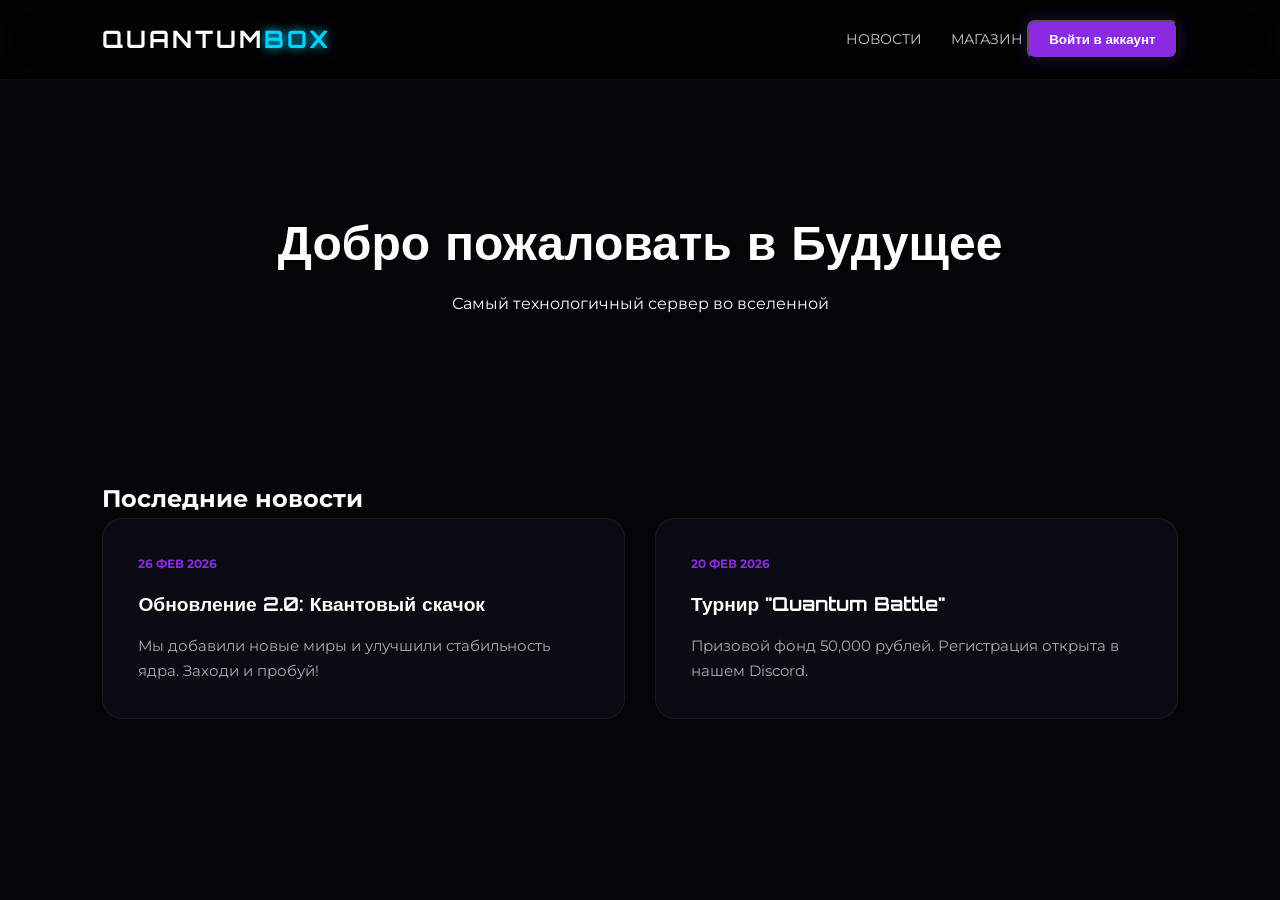
==== index.html @ b96e2852 "Add files via upload" ====
<!DOCTYPE html>
<html lang="ru">
<head>
    <meta name="viewport" content="width=device-width, initial-scale=1.0">
    <meta charset="UTF-8">
    <title>QuantumBox | Главная</title>
    <link rel="stylesheet" href="styue.css">
</head>
<body>

<nav class="navbar">
    <div class="logo">QUANTUM<span>BOX</span></div>
        <div class="nav-links">
            <a href="index.html">Новости</a>
            <a href="shop.html">Магазин</a>
            
            <div id="user-nav-profile" class="user-nav-profile" style="display: none;">
                <img id="global-skin-head" src="https://crafatar.com/avatars/steve" alt="Skin">
                <span id="global-username">Игрок</span>
            </div>

            <button id="btn-login-main" class="btn-login-nav" onclick="location.href='login.html'">Войти в аккаунт</button>
        </div>
</nav>

<header class="hero">
    <h1>Добро пожаловать в Будущее</h1>
    <p>Самый технологичный сервер во вселенной</p>
</header>

<main class="container">
    <section id="news" class="section">
        <h2 class="title">Последние новости</h2>
        <div class="news-grid">
            <div class="news-card">
                <div class="news-date">26 ФЕВ 2026</div>
                <h3>Обновление 2.0: Квантовый скачок</h3>
                <p>Мы добавили новые миры и улучшили стабильность ядра. Заходи и пробуй!</p>
            </div>
            <div class="news-card">
                <div class="news-date">20 ФЕВ 2026</div>
                <h3>Турнир "Quantum Battle"</h3>
                <p>Призовой фонд 50,000 рублей. Регистрация открыта в нашем Discord.</p>
            </div>
        </div>
    </section>
</main>

<script src="script.js"></script>
</body>
</html>
---- styue.css ----
@import url('https://fonts.googleapis.com/css2?family=Orbitron:wght@400;700&family=Montserrat:wght@300;500&display=swap');

:root {
    --primary: #8a2be2;
    --accent: #00d4ff;
    --bg: #050508;
    --card-bg: rgba(15, 15, 25, 0.7);
}

* {
    margin: 0;
    padding: 0;
    box-sizing: border-box;
    text-decoration: none !important; /* Убираем подчеркивание ВЕЗДЕ */
}

body {
    background: var(--bg);
    color: white;
    font-family: 'Montserrat', sans-serif;
    line-height: 1.6;
    overflow-x: hidden;
}

/* Сетка на фоне как в регистрации */
.bg-grid {
    position: fixed;
    width: 200vw; height: 200vh;
    background-image: linear-gradient(rgba(138, 43, 226, 0.05) 1px, transparent 1px), 
                      linear-gradient(90deg, rgba(138, 43, 226, 0.05) 1px, transparent 1px);
    background-size: 50px 50px;
    z-index: -1;
    transform: rotate(15deg);
    top: -50%; left: -50%;
}

/* Навигация */
.navbar {
    display: flex;
    justify-content: space-between;
    align-items: center;
    padding: 20px 8%;
    background: rgba(0, 0, 0, 0.6);
    backdrop-filter: blur(15px);
    position: sticky;
    top: 0;
    z-index: 1000;
    border-bottom: 1px solid rgba(255, 255, 255, 0.05);
}

.logo {
    font-family: 'Orbitron', sans-serif;
    font-size: 1.5rem;
    letter-spacing: 3px;
    font-weight: bold;
}

.logo span { color: var(--accent); text-shadow: 0 0 10px var(--accent); }

.nav-links a {
    color: #ccc;
    margin-left: 25px;
    font-size: 0.9rem;
    text-transform: uppercase;
    transition: 0.3s;
}

.nav-links a:hover { color: var(--accent); }

.btn-login-nav {
    background: var(--primary);
    padding: 10px 20px;
    border-radius: 8px;
    color: rgb(255, 255, 255) !important;
    font-weight: bold;
    box-shadow: 0 0 15px rgba(138, 43, 226, 0.3);
}

/* Герой-секция */
.hero {
    height: 40vh;
    display: flex;
    flex-direction: column;
    justify-content: center;
    align-items: center;
    text-align: center;
}

.hero h1 {
    font-family: 'Orbitron', sans-serif;
    font-size: 3rem;
    margin-bottom: 10px;
}

/* КРАСИВЫЕ ПРЯМОУГОЛЬНИКИ (Карточки новостей) */
.container { padding: 40px 8%; }
.section-title { font-family: 'Orbitron', sans-serif; margin-bottom: 30px; letter-spacing: 2px; }

.news-grid {
    display: grid;
    grid-template-columns: repeat(auto-fit, minmax(300px, 1fr));
    gap: 30px;
}

.news-card {
    background: var(--card-bg);
    padding: 35px;
    border-radius: 20px;
    position: relative;
    border: 1px solid rgba(255, 255, 255, 0.05);
    transition: 0.4s ease;
    overflow: hidden;
}

.news-card:hover {
    transform: translateY(-10px);
    border-color: var(--primary);
    box-shadow: 0 10px 40px rgba(0, 0, 0, 0.5);
}

.card-glow {
    position: absolute;
    top: 0; left: 0; width: 4px; height: 100%;
    background: var(--primary);
    box-shadow: 0 0 15px var(--primary);
}

.news-date { color: var(--primary); font-size: 0.75rem; font-weight: bold; margin-bottom: 15px; }
.news-card h3 { font-family: 'Orbitron', sans-serif; margin-bottom: 15px; font-size: 1.2rem; }
.news-card p { color: #aaa; font-size: 0.95rem; }

.footer { text-align: center; padding: 40px; color: #444; font-size: 0.8rem; }
.user-nav-profile {
    display: flex;
    align-items: center;
    gap: 10px;
    background: rgba(255, 255, 255, 0.05);
    padding: 5px 12px;
    border-radius: 8px;
    border: 1px solid rgba(255, 107, 0, 0.3);
    cursor: pointer;
}

.user-nav-profile img {
    width: 28px;
    height: 28px;
    border-radius: 4px;
    background: #222;
}

.user-nav-profile span {
    font-weight: 600;
    font-size: 0.9rem;
    color: #fff;
}
/* --- АДАПТИВНОСТЬ ДЛЯ ПЛАНШЕТОВ (до 1024px) --- */
@media (max-width: 1024px) {
    .container, .main-content {
        padding: 0 20px; /* Добавляем отступы по бокам */
    }
    
    .grid-layout, .news-grid {
        grid-template-columns: repeat(2, 1fr); /* По 2 карточки в ряд */
        gap: 15px;
    }

    .side-panel {
        width: 200px; /* Чуть сужаем боковую панель */
    }
}

/* --- АДАПТИВНОСТЬ ДЛЯ ТЕЛЕФОНОВ (до 768px) --- */
@media (max-width: 768px) {
    /* Навигация: превращаем в вертикальную или упрощаем */
    .navbar {
        flex-direction: column;
        height: auto;
        padding: 15px;
    }

    .nav-links {
        margin-top: 15px;
        gap: 10px;
        flex-wrap: wrap;
        justify-content: center;
    }

    /* Сетки: всё в одну колонку */
    .grid-layout, .news-grid {
        grid-template-columns: 1fr; /* Карточки на весь экран */
    }

    /* Личный кабинет (Dashboard) */
    .dash-body {
        flex-direction: column; /* Боковая панель уходит наверх */
    }

    .side-panel {
        width: 100%;
        height: auto;
        position: static;
    }

    .menu {
        flex-direction: row; /* Меню в ряд на мобилках */
        justify-content: space-around;
    }

    /* Герой-секция (главная) */
    .hero h1 {
        font-size: 2rem;
    }
    
    /* Формы авторизации */
    .auth-container {
        width: 90%; /* Чтобы форма не прилипала к краям */
        margin: 20px auto;
    }
    
    .auth-card {
        padding: 20px;
    }
}

/* --- ОПТИМИЗАЦИЯ ФОНА (bg-grid) --- */
.bg-grid {
    background-size: cover;
    background-attachment: scroll; /* На мобильных 'fixed' может тормозить */
}

/* Универсальное правило для всех картинок (лопаток и прочего) */
img {
    max-width: 100%;
    height: auto;
}
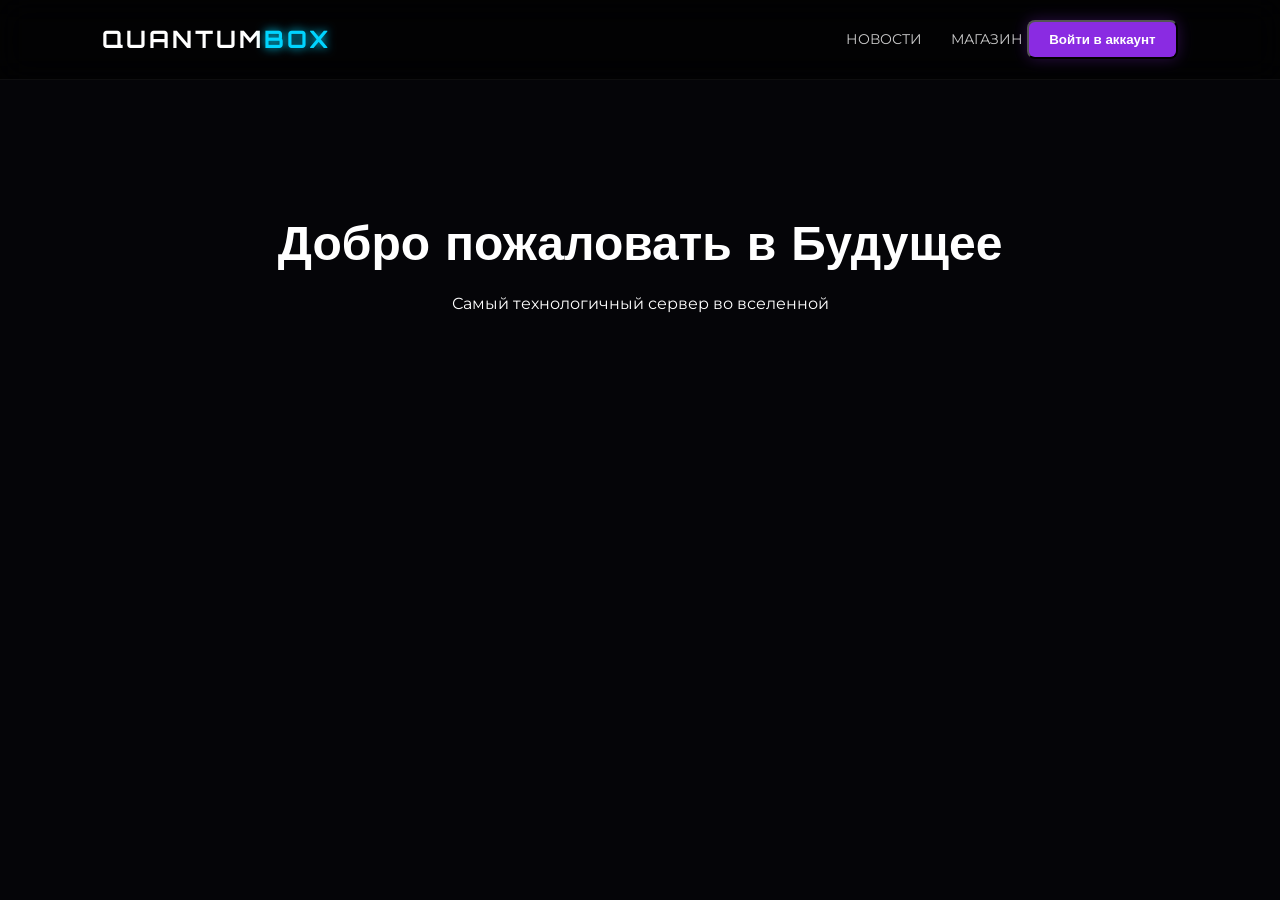
==== commit d4c92ba5: "Clean up index.html and fix structure Removed content from the main section and ensured proper HTML " ====
--- a/index.html
+++ b/index.html
@@ -29,23 +29,9 @@
 </header>
 
 <main class="container">
-    <section id="news" class="section">
-        <h2 class="title">Последние новости</h2>
-        <div class="news-grid">
-            <div class="news-card">
-                <div class="news-date">26 ФЕВ 2026</div>
-                <h3>Обновление 2.0: Квантовый скачок</h3>
-                <p>Мы добавили новые миры и улучшили стабильность ядра. Заходи и пробуй!</p>
-            </div>
-            <div class="news-card">
-                <div class="news-date">20 ФЕВ 2026</div>
-                <h3>Турнир "Quantum Battle"</h3>
-                <p>Призовой фонд 50,000 рублей. Регистрация открыта в нашем Discord.</p>
-            </div>
-        </div>
-    </section>
 </main>
 
 <script src="script.js"></script>
 </body>
-</html>+
+</html>
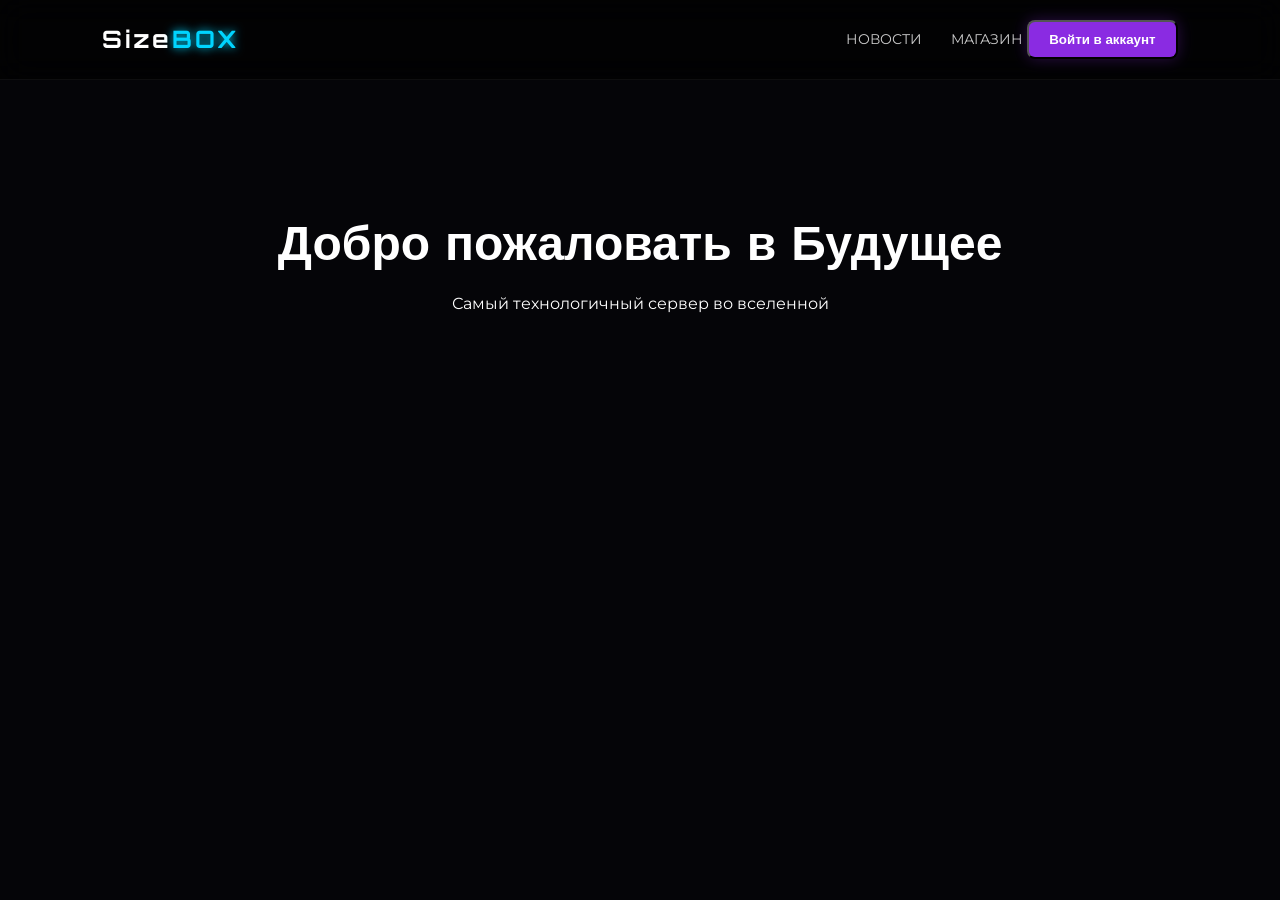
==== commit 1aecf425: "Update index.html" ====
--- a/index.html
+++ b/index.html
@@ -3,13 +3,13 @@
 <head>
     <meta name="viewport" content="width=device-width, initial-scale=1.0">
     <meta charset="UTF-8">
-    <title>QuantumBox | Главная</title>
+    <title>SizeBox | Главная</title>
     <link rel="stylesheet" href="styue.css">
 </head>
 <body>
 
 <nav class="navbar">
-    <div class="logo">QUANTUM<span>BOX</span></div>
+    <div class="logo">Size<span>BOX</span></div>
         <div class="nav-links">
             <a href="index.html">Новости</a>
             <a href="shop.html">Магазин</a>
